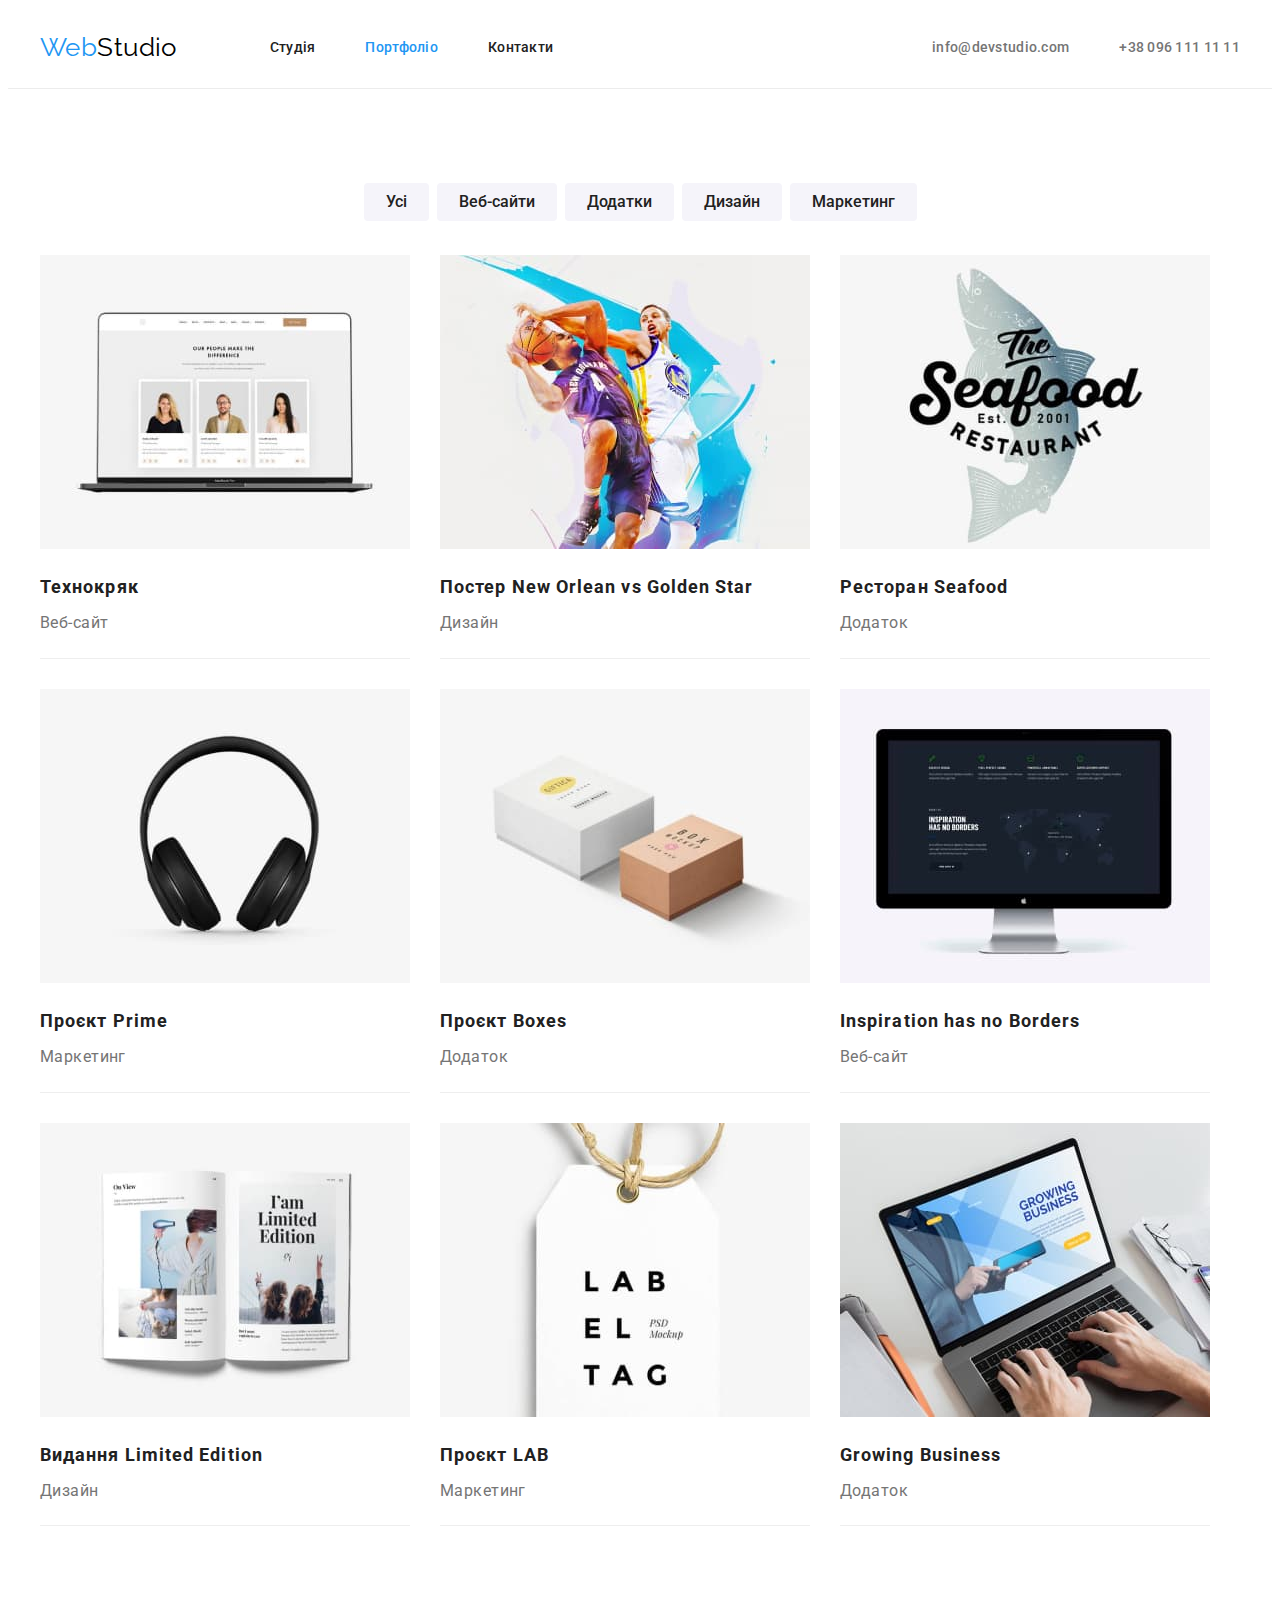
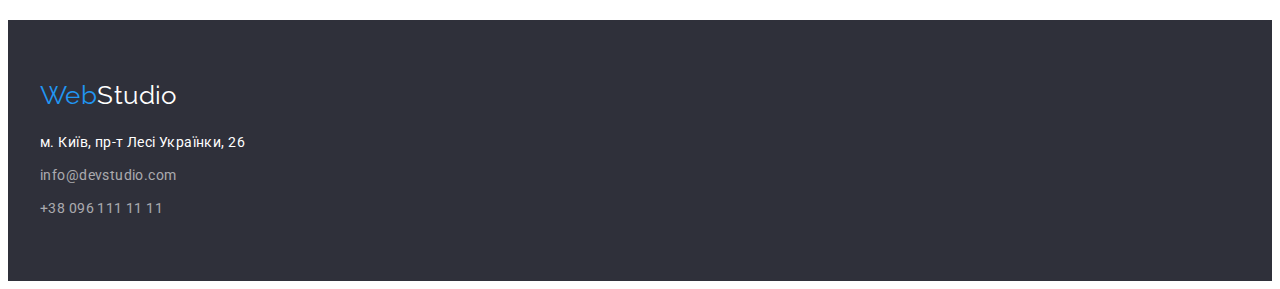
==== portfolio.html @ 08e36967 "hw3" ====
<!DOCTYPE html>
<html lang="uk">
<head>
    <meta charset="UTF-8">
    <meta http-equiv="X-UA-Compatible" content="IE=edge">
    <meta name="viewport" content="width=device-width, initial-scale=1.0">
    <title>Web Studio</title>
    <link rel="preconnect" href="https://fonts.googleapis.com">
    <link rel="preconnect" href="https://fonts.gstatic.com" crossorigin>
    <link href="https://fonts.googleapis.com/css2?family=Raleway:wght@700&family=Roboto:wght@400;500;700;900&display=swap"
            rel="stylesheet">
    <link rel="stylesheet" href="https://cdnjs.cloudflare.com/ajax/libs/modern-normalize/1.1.0/modern-normalize.min.css"
        integrity="sha512-wpPYUAdjBVSE4KJnH1VR1HeZfpl1ub8YT/NKx4PuQ5NmX2tKuGu6U/JRp5y+Y8XG2tV+wKQpNHVUX03MfMFn9Q=="
        crossorigin="anonymous" referrerpolicy="no-referrer" />
    <link rel="stylesheet" href="./css/styles.css">
</head>
<body>
    <header class="header">
    <div class="container"> 
        <nav class="main-nav">
            <a href="./index.html" class="logo-header logo"><span class="accent">Web</span>Studio</a>
            <ul class="site-nav list">
                <li class="item"><a href="./index.html" class="link">Студія</a></li>
                <li class="item"><a href="./portfolio.html" class="link current">Портфоліо</a></li>
                <li class="item"><a href="" class="link">Контакти</a></li>
            </ul>
        
            <ul class="contact-list list">
                <li class="item"><a href="mailto:info@devstudio.com" class="contact-link link">info@devstudio.com</a></li>
                <li class="item"><a href="tel:+380961111111" class="contact-link link">+38 096 111 11 11</a></li>
            </ul>
        </nav>  
    </div>
    </header>
    <main>
        <section class="section-portfolio">
        <div class="container">    
            <!--Заголовок"Портфоліо"скрыть-->
            <h1 class="visually-hidden">Портфоліо</h1>
            <ul class="filtres-list list">
                <li class="item"><button type="button" class="btn secondary">Усі</button></li> 
                <li class="item"><button type="button" class="btn secondary">Веб-сайти</button></li>
                <li class="item"><button type="button" class="btn secondary">Додатки</button></li>
                <li class="item"><button type="button" class="btn secondary">Дизайн</button></li>
                <li class="item"><button type="button" class="btn secondary">Маркетинг</button></li>
            </ul>
            <ul class="projects-list list">
                <li class="item"><img src="./images/img_8.jpg" alt="Ноутбук Технокряк" width="370" height="294">
                    <h2 class="project-title title">Технокряк</h2>
                    <p class="text-project">Веб-сайт</p>
                </li>
                <li class="item"><img src="./images/img_9.jpg" alt="Постер New Orlean vs Golden Star" width="370" height="294">
                    <h2 class="project-title title">Постер New Orlean vs Golden Star</h2>
                    <p class="text-project" >Дизайн</p>
                </li>
                <li class="item"><img src="./images/img_10.jpg" alt="Ресторан Seafood" width="370" height="294">
                    <h2 class="project-title title">Ресторан Seafood</h2>
                    <p class="text-project">Додаток</p>
                </li>
                <li class="item"><img src="./images/img_11.jpg" alt="Навушники" width="370" height="294">
                    <h2 class="project-title title">Проєкт Prime</h2>
                    <p class="text-project">Маркетинг</p>
                </li>
                <li class="item"><img src="./images/img_12.jpg" alt="Коробки" width="370" height="294">
                    <h2 class="project-title title">Проєкт Boxes</h2>
                    <p class="text-project">Додаток</p>
                </li>
                <li class="item"><img src="./images/img_13.jpg" alt="Монітор" width="370" height="294">
                    <h2 class="project-title title">Inspiration has no Borders</h2>
                    <p class="text-project">Веб-сайт</p>
                </li>
                <li class="item"><img src="./images/img_14.jpg" alt="Книга" width="370" height="294">
                    <h2 class="project-title title">Видання Limited Edition</h2>
                    <p class="text-project">Дизайн</p>
                </li>
                <li class="item"><img src="./images/img_15.jpg" alt="Бирка" width="370" height="294">
                    <h2 class="project-title title">Проєкт LAB</h2>
                    <p class="text-project">Маркетинг</p>
                </li>
                <li class="item"><img src="./images/img_16.jpg" alt="Ноутбук Growing Business" width="370" height="294">
                    <h2 class="project-title title">Growing Business</h2>
                    <p class="text-project">Додаток</p>
                </li>
            </ul>
        </div>    
        </section>
    </main>
        <footer class="footer">
        <div class="container">    
            <a href="./index.html" class="logo-footer logo"><span class="accent">Web</span>Studio</a>
            <address>
                <ul class="address-list list">
                    <li class="item"><a href="https://goo.gl/maps/VMMXuLTxECayErJJ6" target="_blank"
                            rel="noopener noreferrer nofollow" class="contact-links link contact-address">м. Київ, пр-т Лесі Українки, 26</a></li>
                    <li class="item"><a href="mailto:info@devstudio.com" class="contact-links link">info@devstudio.com</a></li>
                    <li class="item"><a href="tel:+380961111111" class="contact-links link">+38 096 111 11 11</a></li>
                </ul>
            </address>
        </div>
        </footer>
    </body>
</html>
---- css/styles.css ----
/* главный цвет основного текста #212121 */
/* акцент текста #000000 */
/* вторичный цвет текста  #757575 */
/* фон героя #2F303A; */
/* акцент #2196F3 */
/* цвет кнопки героя при ховере #188CE8; */
/* фон section-team #F5F4FA */
/* основной белый  #FFFFFF */
/* border-header #ECECEC */
/* border-карточки-portfolio #EEEEEE */

:root {
    --primary-text-color:#212121;
    --accent-text-color: #000000;
    --subtitle-text-color:#757575;
    --hero-bcg-color:#2F303A;
    --accent-color: #2196F3;
    --hover-bcg-btn-color:#188CE8;
    --bcg-team-color:#F5F4FA;
    --primary-white-color: #FFFFFF;
    --border-header-color: #ECECEC;
    --border-cards-portfolio: #EEEEEE;

}

body {
    background-color: var(--primary-white-color);
    color: var(--primary-text-color);

    font-family: 'Roboto', sans-serif;
    font-size: 14px;
    line-height: 1.71;
    letter-spacing: 0.03em;  
    
}
p,
h1,
h2,
h3,
h4,
h5,
h6 {
    margin: 0px;
}
ul {
    margin: 0px;
    padding-left: 0px;
}
.container {
    width: 1200px;
    padding: 0px 15px;
    margin: 0 auto;

}
/* ---------Скрыты заголовоки "Переваги"/"Портфоліо"------ */
.visually-hidden {
    position: absolute;
    width: 1px;
    height: 1px;
    margin: -1px;
    border: 0;
    padding: 0;
    white-space: nowrap;
    overflow: hidden;
}
/* все списки */
.list,
.link,
.logo {
    text-decoration: none;
    list-style: none;
}
/* ---cursor:pointer */
.btn {
    cursor: pointer;
    border-radius: 4px;
    border: 1px;
}
img {
    display: block;
}



/* ----------------<header> */
/* main-nav */
.header {
    border-bottom: 1px solid var(--border-header-color);
}

/* span logo */

.main-nav {
    display: flex;
    align-items: center;
}
.accent {
    color: var(--accent-color);
}
.logo-header {
    padding: 24px 0px 25px;
}
.logo {
    display: block;

    color: var(--accent-text-color);

    font-family: 'Raleway', sans-serif;
        font-size: 26px;
        line-height: 1.19;
}
.header .link:hover,
.header .link:focus {
    color: var(--accent-color);
}
.site-nav {
    display: flex;
    margin-left: 93px;
}

.site-nav .item + .item {
    margin-left: 50px;
}
.site-nav .link {
    display: block;
    padding: 32px 0px;

    color: var(--primary-text-color);

        font-weight: 500;
        font-size: 14px;
        line-height: 1.14;
        letter-spacing: 0.02em;
}
.site-nav .current {
    color: var(--accent-color);
}
.contact-list {
    display: flex;
    margin-left: auto;
}
.contact-list .item + .item {
    margin-left: 50px;
}
.contact-list .contact-link {
    color: var(--subtitle-text-color);

        font-weight: 500;
        font-size: 14px;
        line-height: 1.14;
        letter-spacing: 0.02em;  
}
.contact-list .link {
    padding: 32px 0px;
}

/* -----------------</header> */

/* -----------------index.html-------------- */
/* Hero */
.hero {
    padding: 200px 0px;

    background-color: var(--hero-bcg-color);
    
    text-align: center;
}
.hero-title{
    width: 696px;
    margin: 0 auto;
    margin-bottom: 30px;
    
    
     color: var(--primary-white-color);

        font-weight: 900;
        font-size: 44px;
        line-height: 1.36;
        letter-spacing: 0.06em;
        text-transform: uppercase;
}
.hero .primary-btn {
     padding: 10px 32px; 
    

    color: var(--primary-white-color);
    background-color: var(--accent-color);

        font-family: inherit;
        font-weight: 700;
        font-size: 16px;
        line-height: 1.88;
        text-align: center;
        letter-spacing: 0.06em; 
}
.hero .btn:hover,
.hero .btn:focus {
    color: var(--primary-white-color);
    background-color: var(--hover-bcg-btn-color);
}
/* ----------section "Переваги" */
.section-features {
    padding: 94px 0px;
}
.features-list {
    display: flex;
    justify-content: center;
}
.features-list .item + .item {
    margin-left: 30px;
}
.features-list .item {
    width: 270px;
}
.features-list .features-title { 
        margin-bottom: 10px;

        font-size: 14px;
        line-height: 1.14;
        text-transform: uppercase;
}
.text-features {
    
    color: var(--subtitle-text-color);
}
/* Заголовки секций "Чим ми зймаємося"/"Наша команда"*/
.section-work {
    padding-bottom: 94px;
}
.work-title,
.team-title {
    margin-bottom: 50px;

        font-size: 36px;
        line-height: 1.16;
        text-align: center;
}
.work-list {
    display: flex;
    /* justify-content: center; */
}
.work-list .item + .item {
    margin-left: 30px;
}
/* ----------section "Наша команда" */
.section-team {
    padding: 94px 0px;

    background-color: var(--bcg-team-color);
}
.team-title {
        font-size: 36px;
        line-height: 1.16;
        text-align: center;
}
.team-list {
    display: flex;
}
.team-list .item + .item {
    margin-left: 30px;
}
.about-title {
    margin: 30px 0px 10px;

    font-weight: 500;
    font-size: 16px;
    line-height: 1.18;
    text-align: center;
    letter-spacing: 0.03em;
}
.pre-title {
    margin-bottom: 30px;

    font-size: 16px;
    line-height: 1.18;
    text-align: center;
    letter-spacing: 0.03em;
}
/*---------------- <footer> */
.footer {
    padding: 60px 0px;

    background-color: var(--hero-bcg-color);
}

/* span logo */
.accent {
    color: var(--accent-color);
}
.logo-footer {
    display: inline-block;
    margin-bottom: 20px;

    color: var(--primary-white-color);

    font-family: 'Raleway';
        font-size: 26px;
        line-height: 1.19;
}
.footer .link:hover,
.footer .link:focus {
    color: var(--accent-color);
}
/* address */
.address-list .item + .item {
    margin-top: 9px;
}
.contact-links {
    color: rgba(255, 255, 255, 0.6);

    font-style: normal;
    font-size: 14px;
    line-height: 1.71;
    
}
.contact-address {
    color: var(--primary-white-color);
}
/* -----------------</footer> */

/* ------------------- portfolio.html--------------- */
/* section "Портфолио" */
/* Filtres */
.section-portfolio {
    padding: 94px 0px;
}
.filtres-list {
    display: flex;
    justify-content: center;
    margin-bottom: 34px;
}
.filtres-list .item + .item {
    margin-left: 8px;
}

.filtres-list .btn {
    padding: 6px 22px;

    color: var(--primary-text-color);
    background-color: var(--bcg-team-color);

        font-family: inherit;
        font-weight: 500;
        font-size: 16px;
        line-height: 26px;
}
.filtres-list .btn:hover,
.filtres-list .btn:focus {
    color: var(--primary-white-color);
    background-color: var(--accent-color);
}
/*--------- project-list ----------*/
.projects-list {
    display: flex;
    flex-wrap: wrap;
}
.projects-list .item {
    margin-right: 30px;
    margin-bottom: 30px;
    border-bottom: 1px solid var(--border-cards-portfolio);
}
.projects-list .item:nth-child(3n) {
    margin-right: 0px;
}
.projects-list .item:nth-last-child(-n+3) {
    margin-bottom: 0px;
}
.project-title {   
    margin: 20px 0px 4px;
    
    font-weight: 700;
    font-size: 18px;
    line-height: 2.0;
    letter-spacing: 0.06em;
}
.text-project {
    margin-bottom: 20px;

    color: var(--subtitle-text-color);

    font-size: 16px;
    line-height: 1.8;
}
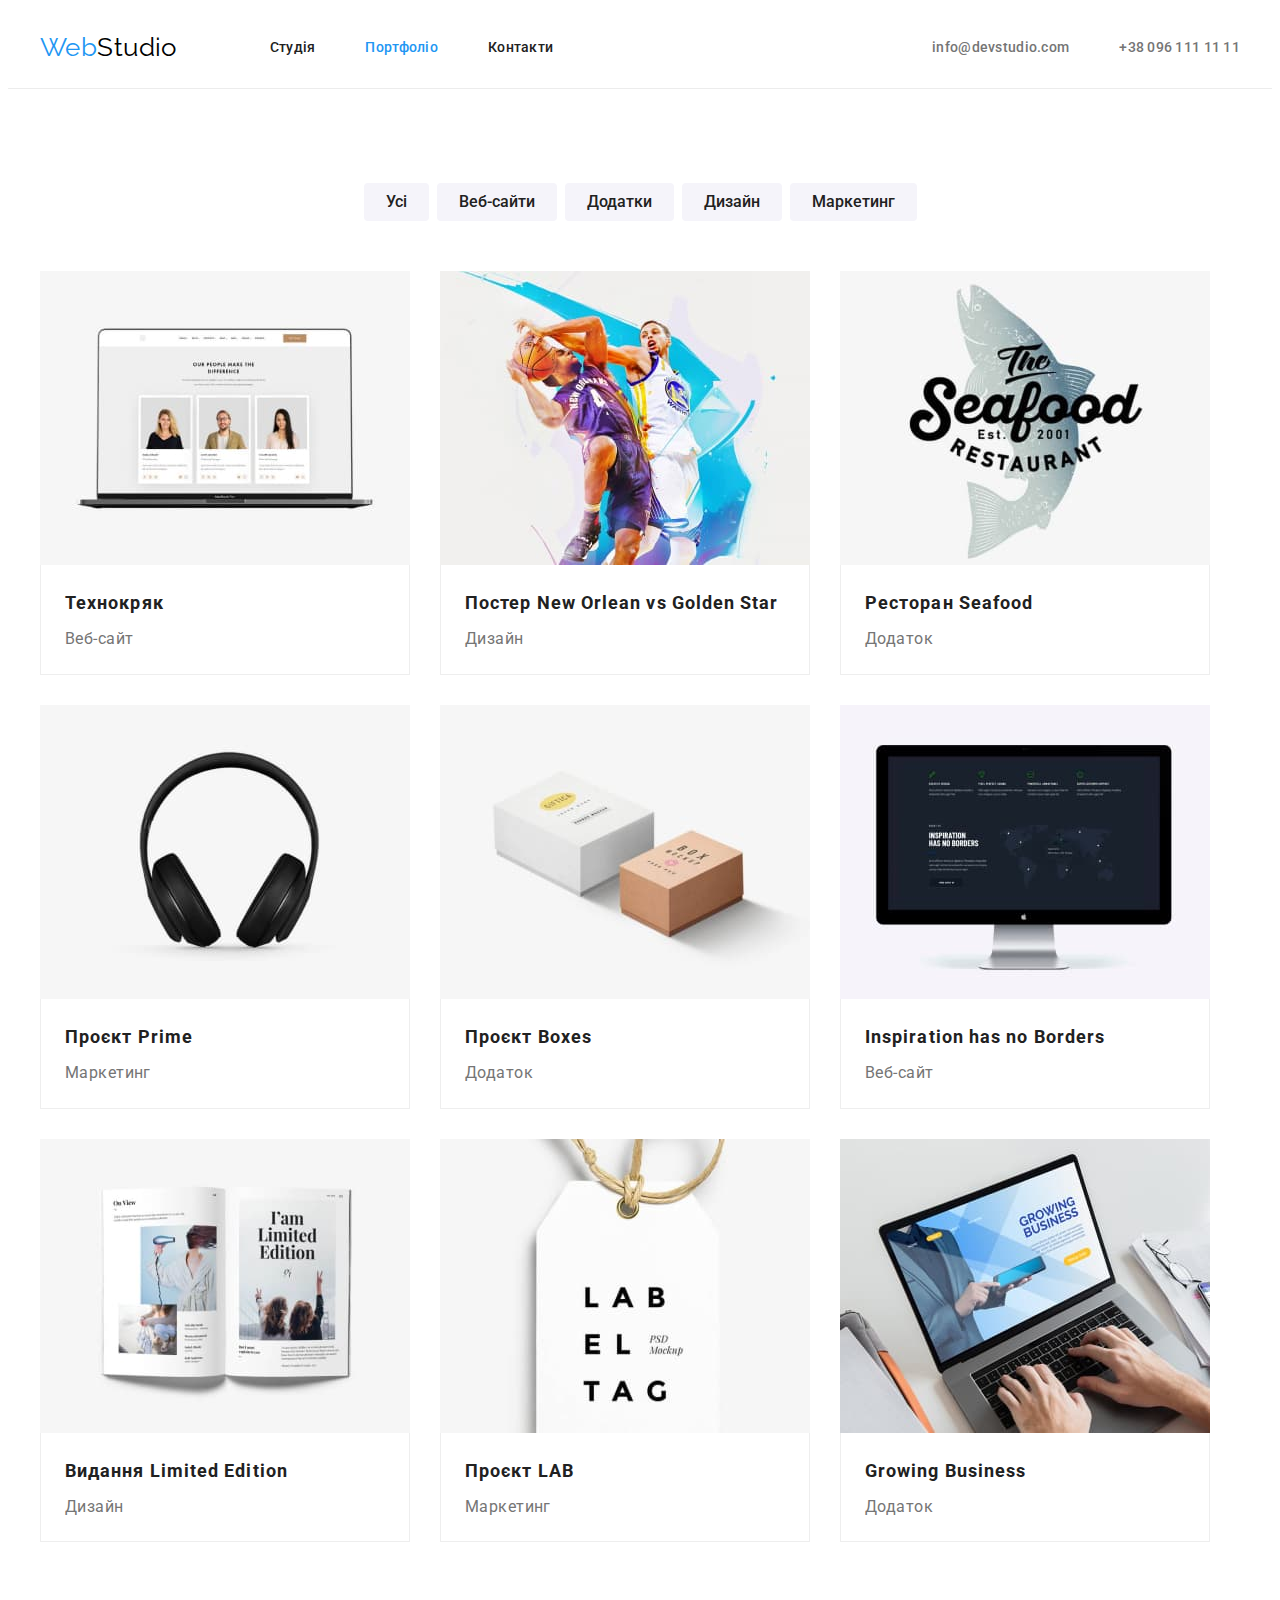
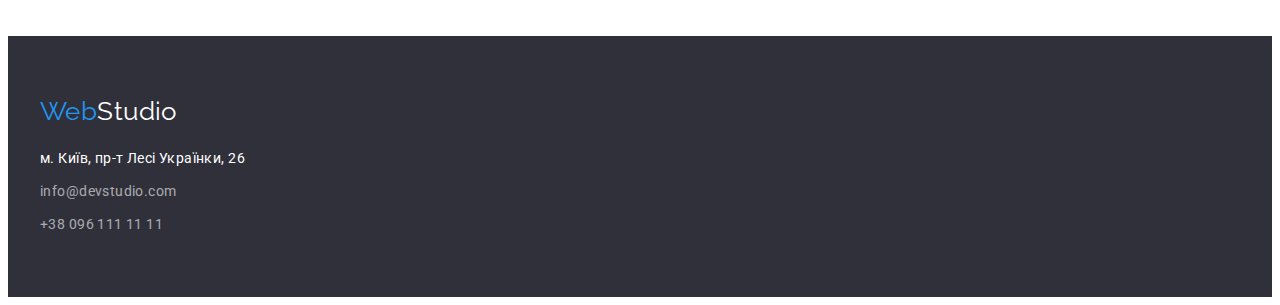
==== commit 1eed8c2d: "fixed bugs" ====
--- a/portfolio.html
+++ b/portfolio.html
@@ -11,7 +11,7 @@
             rel="stylesheet">
     <link rel="stylesheet" href="https://cdnjs.cloudflare.com/ajax/libs/modern-normalize/1.1.0/modern-normalize.min.css"
         integrity="sha512-wpPYUAdjBVSE4KJnH1VR1HeZfpl1ub8YT/NKx4PuQ5NmX2tKuGu6U/JRp5y+Y8XG2tV+wKQpNHVUX03MfMFn9Q=="
-        crossorigin="anonymous" referrerpolicy="no-referrer" />
+        crossorigin="anonymous" referrerpolicy="no-referrer">
     <link rel="stylesheet" href="./css/styles.css">
 </head>
 <body>
@@ -46,40 +46,58 @@
             </ul>
             <ul class="projects-list list">
                 <li class="item"><img src="./images/img_8.jpg" alt="Ноутбук Технокряк" width="370" height="294">
+                    <div class="project-box">
                     <h2 class="project-title title">Технокряк</h2>
                     <p class="text-project">Веб-сайт</p>
+                    </div>
                 </li>
                 <li class="item"><img src="./images/img_9.jpg" alt="Постер New Orlean vs Golden Star" width="370" height="294">
+                    <div class="project-box">
                     <h2 class="project-title title">Постер New Orlean vs Golden Star</h2>
                     <p class="text-project" >Дизайн</p>
+                    </div>
                 </li>
                 <li class="item"><img src="./images/img_10.jpg" alt="Ресторан Seafood" width="370" height="294">
+                    <div class="project-box">
                     <h2 class="project-title title">Ресторан Seafood</h2>
                     <p class="text-project">Додаток</p>
+                    </div>
                 </li>
                 <li class="item"><img src="./images/img_11.jpg" alt="Навушники" width="370" height="294">
+                    <div class="project-box">
                     <h2 class="project-title title">Проєкт Prime</h2>
                     <p class="text-project">Маркетинг</p>
+                    </div>
                 </li>
                 <li class="item"><img src="./images/img_12.jpg" alt="Коробки" width="370" height="294">
+                    <div class="project-box">
                     <h2 class="project-title title">Проєкт Boxes</h2>
                     <p class="text-project">Додаток</p>
+                    </div>
                 </li>
                 <li class="item"><img src="./images/img_13.jpg" alt="Монітор" width="370" height="294">
+                    <div class="project-box">
                     <h2 class="project-title title">Inspiration has no Borders</h2>
                     <p class="text-project">Веб-сайт</p>
+                    </div>
                 </li>
                 <li class="item"><img src="./images/img_14.jpg" alt="Книга" width="370" height="294">
+                    <div class="project-box">
                     <h2 class="project-title title">Видання Limited Edition</h2>
                     <p class="text-project">Дизайн</p>
+                    </div>
                 </li>
                 <li class="item"><img src="./images/img_15.jpg" alt="Бирка" width="370" height="294">
+                    <div class="project-box">
                     <h2 class="project-title title">Проєкт LAB</h2>
                     <p class="text-project">Маркетинг</p>
+                    </div>
                 </li>
                 <li class="item"><img src="./images/img_16.jpg" alt="Ноутбук Growing Business" width="370" height="294">
+                    <div class="project-box">
                     <h2 class="project-title title">Growing Business</h2>
                     <p class="text-project">Додаток</p>
+                    </div>
                 </li>
             </ul>
         </div>    
@@ -98,5 +116,5 @@
             </address>
         </div>
         </footer>
-    </body>
+</body>
 </html>
--- a/css/styles.css
+++ b/css/styles.css
@@ -248,7 +248,15 @@
 
     background-color: var(--bcg-team-color);
 }
+.team-box {
+    padding: 30px 0px;
+    background-color: var(--primary-white-color);
+    box-shadow: 0px 1px 3px rgba(0, 0, 0, 0.12), 0px 1px 1px rgba(0, 0, 0, 0.14), 0px 2px 1px rgba(0, 0, 0, 0.2);
+        border-radius: 0px 0px 4px 4px;
+}
 .team-title {
+        margin-bottom: 50px;
+
         font-size: 36px;
         line-height: 1.16;
         text-align: center;
@@ -260,7 +268,7 @@
     margin-left: 30px;
 }
 .about-title {
-    margin: 30px 0px 10px;
+    margin-bottom: 10px;
 
     font-weight: 500;
     font-size: 16px;
@@ -269,7 +277,6 @@
     letter-spacing: 0.03em;
 }
 .pre-title {
-    margin-bottom: 30px;
 
     font-size: 16px;
     line-height: 1.18;
@@ -327,7 +334,7 @@
 .filtres-list {
     display: flex;
     justify-content: center;
-    margin-bottom: 34px;
+    margin-bottom: 50px;
 }
 .filtres-list .item + .item {
     margin-left: 8px;
@@ -348,6 +355,7 @@
 .filtres-list .btn:focus {
     color: var(--primary-white-color);
     background-color: var(--accent-color);
+    box-shadow: 0px 3px 1px rgba(0, 0, 0, 0.1), 0px 1px 2px rgba(0, 0, 0, 0.08), 0px 2px 2px rgba(0, 0, 0, 0.12);
 }
 /*--------- project-list ----------*/
 .projects-list {
@@ -357,7 +365,7 @@
 .projects-list .item {
     margin-right: 30px;
     margin-bottom: 30px;
-    border-bottom: 1px solid var(--border-cards-portfolio);
+    
 }
 .projects-list .item:nth-child(3n) {
     margin-right: 0px;
@@ -365,8 +373,15 @@
 .projects-list .item:nth-last-child(-n+3) {
     margin-bottom: 0px;
 }
+.project-box {
+    padding: 20px 24px;
+    border-right: 1px solid var(--border-cards-portfolio);
+    border-left: 1px solid var(--border-cards-portfolio);
+    border-bottom: 1px solid var(--border-cards-portfolio);
+}
+
 .project-title {   
-    margin: 20px 0px 4px;
+    margin-bottom: 4px;
     
     font-weight: 700;
     font-size: 18px;
@@ -374,7 +389,6 @@
     letter-spacing: 0.06em;
 }
 .text-project {
-    margin-bottom: 20px;
 
     color: var(--subtitle-text-color);
 
